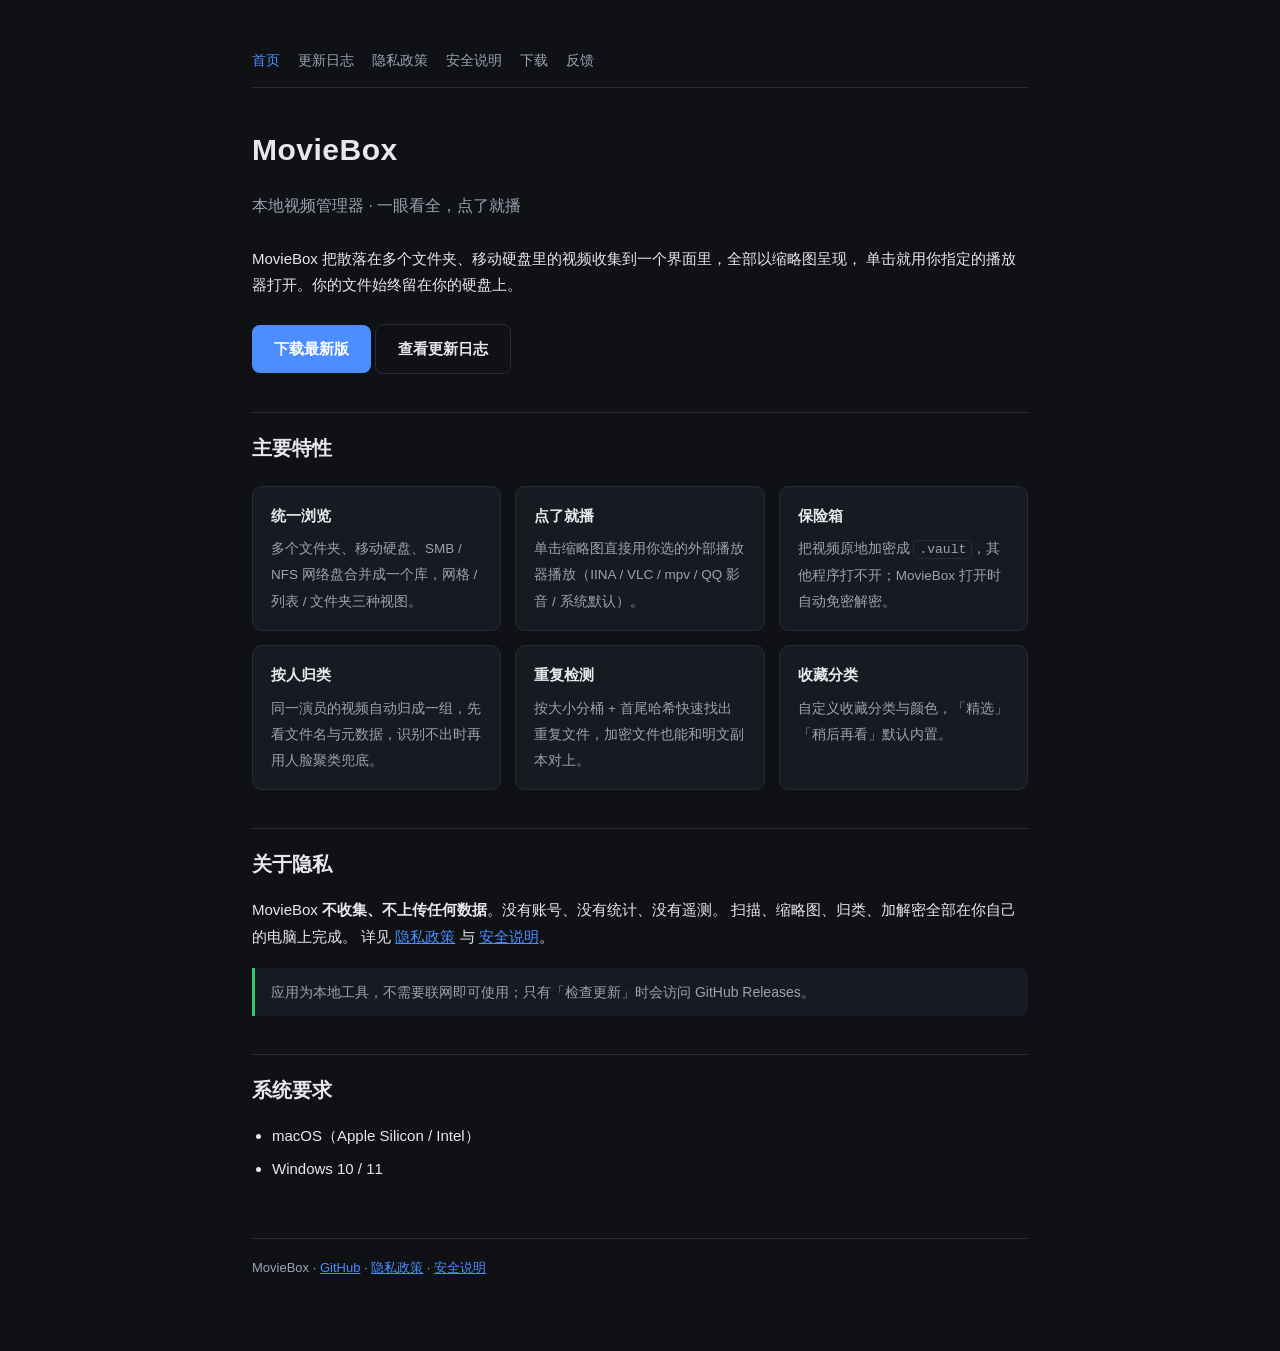
==== pages/index.html @ 6cee9951 "docs: 新增对外门面（首页 / 隐私政策 / 安全说明 / 更新日志）与 GitHub Pages 部署流水线" ====
<!DOCTYPE html>
<html lang="zh-CN">
<head>
<meta charset="UTF-8">
<meta name="viewport" content="width=device-width, initial-scale=1">
<title>MovieBox — 本地视频管理器</title>
<meta name="description" content="MovieBox 是 macOS / Windows 上的本地视频管理器：多文件夹统一以缩略图浏览，单击用你选择的外部播放器播放。">
<link rel="stylesheet" href="style.css">
</head>
<body>
<div class="wrap">

  <nav>
    <a class="active" href="index.html">首页</a>
    <a href="changelog.html">更新日志</a>
    <a href="privacy.html">隐私政策</a>
    <a href="security.html">安全说明</a>
    <a href="https://github.com/mackhan/MovieBox/releases/latest">下载</a>
    <a href="https://github.com/mackhan/MovieBox/issues">反馈</a>
  </nav>

  <h1>MovieBox</h1>
  <p class="tagline">本地视频管理器 · 一眼看全，点了就播</p>

  <p>MovieBox 把散落在多个文件夹、移动硬盘里的视频收集到一个界面里，全部以缩略图呈现，
     单击就用你指定的播放器打开。你的文件始终留在你的硬盘上。</p>

  <a class="cta" href="https://github.com/mackhan/MovieBox/releases/latest">下载最新版</a>
  <a class="cta secondary" href="changelog.html">查看更新日志</a>

  <h2>主要特性</h2>
  <div class="grid">
    <div class="card">
      <b>统一浏览</b>
      <span>多个文件夹、移动硬盘、SMB / NFS 网络盘合并成一个库，网格 / 列表 / 文件夹三种视图。</span>
    </div>
    <div class="card">
      <b>点了就播</b>
      <span>单击缩略图直接用你选的外部播放器播放（IINA / VLC / mpv / QQ 影音 / 系统默认）。</span>
    </div>
    <div class="card">
      <b>保险箱</b>
      <span>把视频原地加密成 <code>.vault</code>，其他程序打不开；MovieBox 打开时自动免密解密。</span>
    </div>
    <div class="card">
      <b>按人归类</b>
      <span>同一演员的视频自动归成一组，先看文件名与元数据，识别不出时再用人脸聚类兜底。</span>
    </div>
    <div class="card">
      <b>重复检测</b>
      <span>按大小分桶 + 首尾哈希快速找出重复文件，加密文件也能和明文副本对上。</span>
    </div>
    <div class="card">
      <b>收藏分类</b>
      <span>自定义收藏分类与颜色，「精选」「稍后再看」默认内置。</span>
    </div>
  </div>

  <h2>关于隐私</h2>
  <p>MovieBox <b>不收集、不上传任何数据</b>。没有账号、没有统计、没有遥测。
     扫描、缩略图、归类、加解密全部在你自己的电脑上完成。
     详见 <a href="privacy.html">隐私政策</a> 与 <a href="security.html">安全说明</a>。</p>

  <div class="note">
    应用为本地工具，不需要联网即可使用；只有「检查更新」时会访问 GitHub Releases。
  </div>

  <h2>系统要求</h2>
  <ul>
    <li>macOS（Apple Silicon / Intel）</li>
    <li>Windows 10 / 11</li>
  </ul>

  <footer>
    MovieBox · <a href="https://github.com/mackhan/MovieBox">GitHub</a> ·
    <a href="privacy.html">隐私政策</a> · <a href="security.html">安全说明</a>
  </footer>

</div>
</body>
</html>
---- pages/style.css ----
:root {
  --bg: #0f1115;
  --panel: #171a21;
  --line: #262b36;
  --text: #e6e8ee;
  --muted: #9aa3b2;
  --accent: #4c8dff;
  --ok: #35c46a;
}

* { box-sizing: border-box; }

body {
  margin: 0;
  background: var(--bg);
  color: var(--text);
  font: 15px/1.75 -apple-system, BlinkMacSystemFont, "PingFang SC", "Microsoft YaHei", "Helvetica Neue", Arial, sans-serif;
}

.wrap { max-width: 820px; margin: 0 auto; padding: 48px 22px 72px; }

nav {
  display: flex; flex-wrap: wrap; gap: 18px;
  border-bottom: 1px solid var(--line);
  padding-bottom: 14px; margin-bottom: 36px;
}
nav a { color: var(--muted); text-decoration: none; font-size: 14px; }
nav a:hover, nav a.active { color: var(--accent); }

h1 { font-size: 30px; margin: 0 0 8px; letter-spacing: .5px; }
h2 { font-size: 20px; margin: 38px 0 12px; padding-top: 18px; border-top: 1px solid var(--line); }
h3 { font-size: 16px; margin: 24px 0 8px; }
p, li { color: var(--text); }
.meta { color: var(--muted); font-size: 13px; margin-bottom: 4px; }

a { color: var(--accent); }

.tagline { color: var(--muted); font-size: 16px; margin-bottom: 26px; }

.grid { display: grid; grid-template-columns: repeat(auto-fit, minmax(230px, 1fr)); gap: 14px; margin: 20px 0; }
.card { background: var(--panel); border: 1px solid var(--line); border-radius: 10px; padding: 16px 18px; }
.card b { display: block; margin-bottom: 6px; }
.card span { color: var(--muted); font-size: 13.5px; }

ul { padding-left: 20px; }
li { margin: 6px 0; }

code { background: var(--panel); border: 1px solid var(--line); border-radius: 4px; padding: 1px 5px; font-size: 13px; }

.cta { display: inline-block; margin-top: 10px; background: var(--accent); color: #fff;
       text-decoration: none; padding: 11px 22px; border-radius: 8px; font-weight: 600; }
.cta.secondary { background: transparent; border: 1px solid var(--line); color: var(--text); }

.note { background: var(--panel); border-left: 3px solid var(--ok); border-radius: 0 8px 8px 0;
        padding: 12px 16px; margin: 18px 0; color: var(--muted); font-size: 14px; }

footer { margin-top: 56px; padding-top: 18px; border-top: 1px solid var(--line);
         color: var(--muted); font-size: 13px; }

.ver { color: var(--accent); font-weight: 600; }
.date { color: var(--muted); font-size: 13px; }
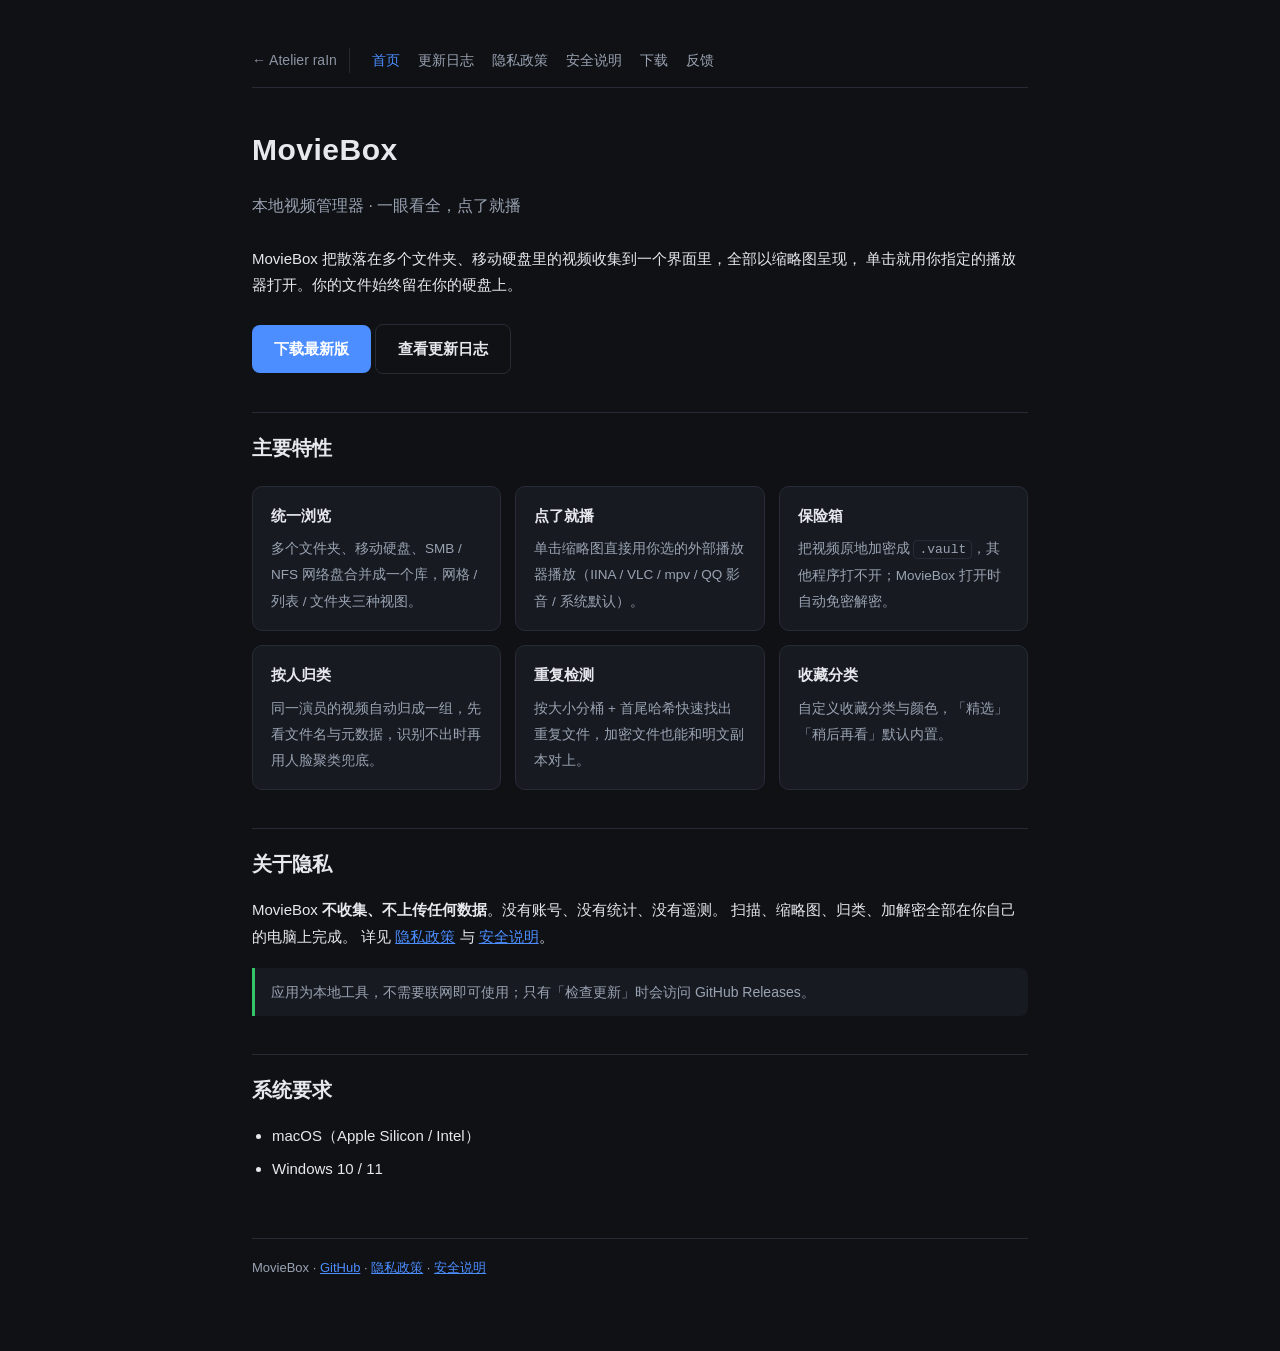
==== commit 7a3ad4d5: "站点：新增 manifest.json（首页与站点共用单一数据源），四页加入返回首页链接" ====
--- a/pages/index.html
+++ b/pages/index.html
@@ -11,6 +11,7 @@
 <div class="wrap">
 
   <nav>
+    <a class="home" href="https://mackhan.github.io/">← Atelier raIn</a>
     <a class="active" href="index.html">首页</a>
     <a href="changelog.html">更新日志</a>
     <a href="privacy.html">隐私政策</a>
--- a/pages/style.css
+++ b/pages/style.css
@@ -26,6 +26,9 @@
 }
 nav a { color: var(--muted); text-decoration: none; font-size: 14px; }
 nav a:hover, nav a.active { color: var(--accent); }
+/* 返回 Atelier raIn 首页：与其它导航项区分开，放在最左并加分隔 */
+nav a.home { margin-right: 4px; padding-right: 12px; border-right: 1px solid var(--line); opacity: .9; }
+nav a.home:hover { color: var(--accent); text-decoration: none; }
 
 h1 { font-size: 30px; margin: 0 0 8px; letter-spacing: .5px; }
 h2 { font-size: 20px; margin: 38px 0 12px; padding-top: 18px; border-top: 1px solid var(--line); }
